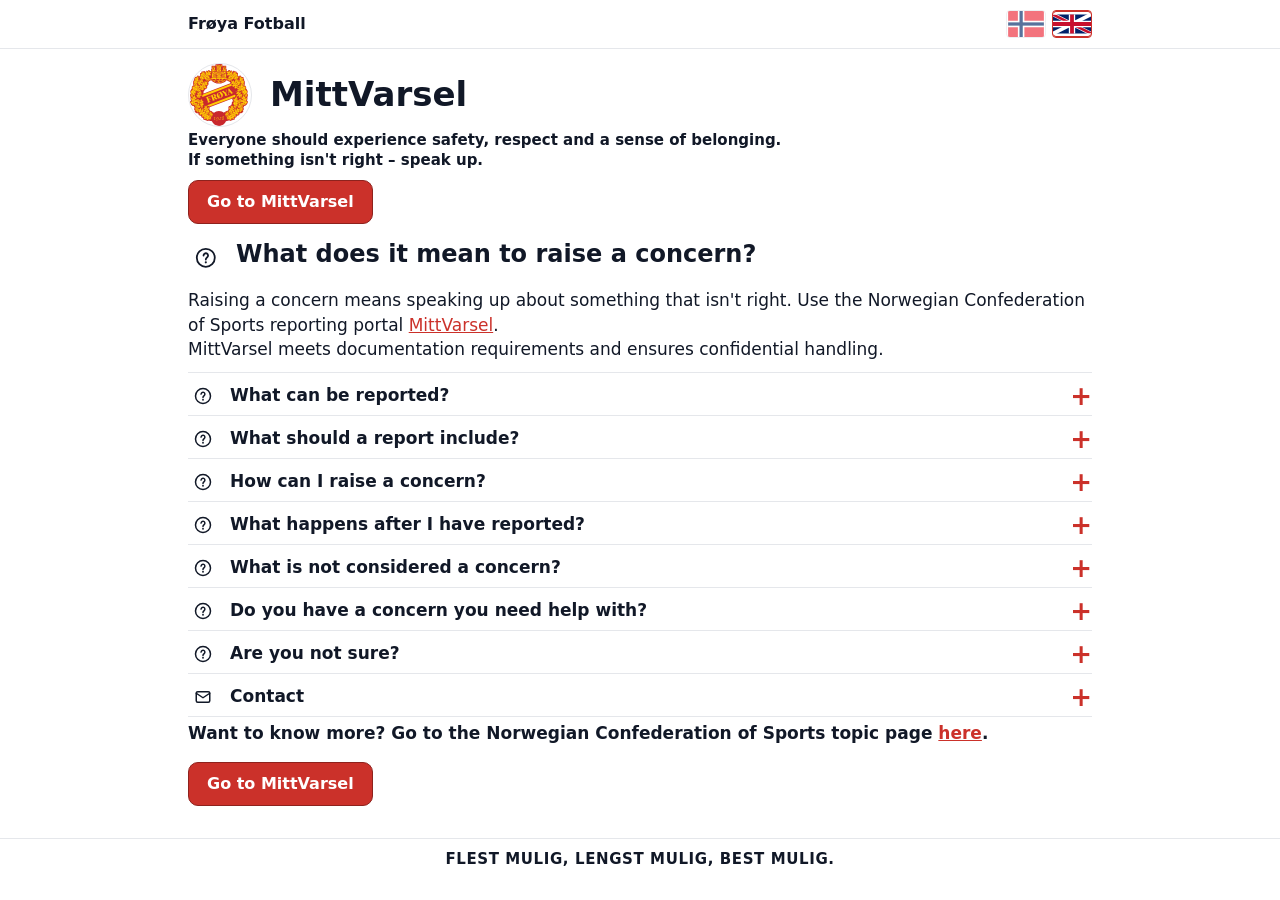
==== en.html @ 0caaad28 "Add whistleblower-strict static MittVarsel site with club-config and bilingual pages. Co-authored-by" ====
<!doctype html>
<html lang="en" data-theme="sport">
  <head>
    <meta charset="UTF-8" />
    <meta name="viewport" content="width=device-width, initial-scale=1.0" />
    <title>MittVarsel</title>
    <link rel="icon" type="image/svg+xml" href="assets/froya-logo.svg" />
    <link rel="alternate" hreflang="en" href="en.html" />
    <link rel="alternate" hreflang="no" href="index.html" />
    <link rel="stylesheet" href="styles.css?v=1.2.6" />
  </head>
  <body>
    <header class="site-header">
      <div class="container site-header__inner">
        <a class="brand" href="./">
          <span class="brand__name" club="full-name"></span>
        </a>
        <nav class="lang-switcher" aria-label="Language">
          <a class="lang-btn" href="index.html" hreflang="no" title="Norsk">
            <svg class="flag" viewBox="0 0 22 16" xmlns="http://www.w3.org/2000/svg" aria-hidden="true" focusable="false">
              <rect width="22" height="16" fill="#ED2939" />
              <rect x="6" width="4" height="16" fill="#fff" />
              <rect y="6" width="22" height="4" fill="#fff" />
              <rect x="7" width="2" height="16" fill="#002868" />
              <rect y="7" width="22" height="2" fill="#002868" />
            </svg>
            <span class="visually-hidden">Norsk</span>
          </a>
          <a class="lang-btn is-active" href="en.html" aria-current="page" hreflang="en" title="English">
            <svg class="flag" viewBox="0 0 60 30" xmlns="http://www.w3.org/2000/svg" aria-hidden="true" focusable="false">
              <clipPath id="ukClipEn">
                <path d="M30,15 h30 v15 z v-15 h-30 z h-30 v-15 z v15 h30 z" />
              </clipPath>
              <path d="M0,0 v30 h60 V0 z" fill="#012169" />
              <path d="M0,0 L60,30 M60,0 L0,30" stroke="#fff" stroke-width="6" />
              <path d="M0,0 L60,30 M60,0 L0,30" clip-path="url(#ukClipEn)" stroke="#C8102E" stroke-width="4" />
              <path d="M30,0 v30 M0,15 h60" stroke="#fff" stroke-width="10" />
              <path d="M30,0 v30 M0,15 h60" stroke="#C8102E" stroke-width="6" />
            </svg>
            <span class="visually-hidden">English</span>
          </a>
        </nav>
      </div>
    </header>

    <div class="page-scroll" id="pageScroll">
      <main class="container">
        <section class="hero">
          <div class="hero__title-row">
            <img
              class="hero__logo"
              club-logo
              src="assets/froya-logo.svg"
              alt=""
              width="72"
              height="72"
              decoding="async"
            />
            <h1>MittVarsel</h1>
          </div>
          <div class="hero__lead">
            <span>Everyone should experience safety, respect and a sense of belonging.</span><br />
            <span>If something isn't right – speak up.</span>
          </div>
          <a
            class="cta"
            href="#" club-mittvarsel
            target="_blank"
            rel="noopener noreferrer"
            >Go to MittVarsel</a
          >
        </section>

        <section class="section plain-block" aria-labelledby="what-is-heading">
          <div class="block-header">
            <span class="icon-bw" aria-hidden="true"
              ><svg viewBox="0 0 24 24" fill="none" xmlns="http://www.w3.org/2000/svg">
                <circle cx="12" cy="12" r="10" stroke="currentColor" stroke-width="2" />
                <path
                  d="M9.5 9.5a2.5 2.5 0 1 1 4.2 1.8c-.7.8-1.7 1.2-1.7 2.7"
                  stroke="currentColor"
                  stroke-width="2"
                  stroke-linecap="round"
                />
                <circle cx="12" cy="17" r="1.2" fill="currentColor" />
              </svg>
            </span>
            <h2 id="what-is-heading">What does it mean to raise a concern?</h2>
          </div>
          <div>
            <p>
              Raising a concern means speaking up about something that isn't right. Use the Norwegian Confederation of
              Sports reporting portal
              <a href="#" club-mittvarsel target="_blank" rel="noopener noreferrer">MittVarsel</a>. <br />
              MittVarsel meets documentation requirements and ensures confidential handling.
            </p>
          </div>
        </section>

        <section class="section" aria-labelledby="what-report-heading">
          <details class="accordion" data-accordion-group="main">
            <summary id="what-report-heading">
              <span class="summary-main">
                <span class="icon-bw" aria-hidden="true"
                  ><svg viewBox="0 0 24 24" fill="none" xmlns="http://www.w3.org/2000/svg">
                                        <circle cx="12" cy="12" r="10" stroke="currentColor" stroke-width="2" />
                    <path
                      d="M9.5 9.5a2.5 2.5 0 1 1 4.2 1.8c-.7.8-1.7 1.2-1.7 2.7"
                      stroke="currentColor"
                      stroke-width="2"
                      stroke-linecap="round"
                    />
                    <circle cx="12" cy="17" r="1.2" fill="currentColor" />
                  </svg>
                </span>
                <span>What can be reported?</span>
              </span>
            </summary>
            <div class="accordion-body accordion-body--viewport">
              <p>
                In Norwegian organized sport, raising a concern means reporting events or actions that have occurred in connection with sports, 
                and that constitute a breach of
                <a
                  href="https://www.idrettsforbundet.no/idrettskrets/oslo/klubbdrift/lover-og-bestemmelser/"
                  target="_blank"
                  rel="noopener noreferrer"
                  >the rules and guidelines governing sports</a
                >.
                <br /> Examples:
              </p>
              <ul>
                <li>Bullying</li>
                <li>Exclusion</li>
                <li>Violence and threats</li>
                <li>Sexual harassment or abuse</li>
                <li>Racism/Discrimination</li>
                <li>Unwanted behaviour from coaches, leaders or others</li>
                <li>Concern for children or young people</li>
              </ul>
              <p><strong>It is important to contact the police if you suspect a criminal offence.</strong></p>
            </div>
          </details>

          <details class="accordion" data-accordion-group="main">
            <summary>
              <span class="summary-main">
                <span class="icon-bw" aria-hidden="true"
                  ><svg viewBox="0 0 24 24" fill="none" xmlns="http://www.w3.org/2000/svg">
                                        <circle cx="12" cy="12" r="10" stroke="currentColor" stroke-width="2" />
                    <path
                      d="M9.5 9.5a2.5 2.5 0 1 1 4.2 1.8c-.7.8-1.7 1.2-1.7 2.7"
                      stroke="currentColor"
                      stroke-width="2"
                      stroke-linecap="round"
                    />
                    <circle cx="12" cy="17" r="1.2" fill="currentColor" />
                  </svg>
                </span>
                <span>What should a report include?</span>
              </span>
            </summary>
            <div class="accordion-body accordion-body--viewport">
              <p>To help us assist you as effectively as possible, make sure to include:</p>
              <ul>
                <li>What has happened</li>
                <li>Who it concerns</li>
                <li>Where and when it happened</li>
                <li>Whether anyone else was present</li>
              </ul>
              <p>Be as specific as possible.</p>
              <p>If the report concerns multiple incidents, describe each one separately.</p>
              <p>If you have photos, messages or other documentation, you may attach them.</p>
            </div>
          </details>

          <details class="accordion" data-accordion-group="main">
            <summary id="how-can-i-report-heading">
              <span class="summary-main">
                <span class="icon-bw" aria-hidden="true"
                  ><svg viewBox="0 0 24 24" fill="none" xmlns="http://www.w3.org/2000/svg">
                                        <circle cx="12" cy="12" r="10" stroke="currentColor" stroke-width="2" />
                    <path
                      d="M9.5 9.5a2.5 2.5 0 1 1 4.2 1.8c-.7.8-1.7 1.2-1.7 2.7"
                      stroke="currentColor"
                      stroke-width="2"
                      stroke-linecap="round"
                    />
                    <circle cx="12" cy="17" r="1.2" fill="currentColor" />
                  </svg>
                </span>
                <span>How can I raise a concern?</span>
              </span>
            </summary>
            <div class="accordion-body accordion-body--viewport">
              <p>
                In the sports reporting portal
                <a href="#" club-mittvarsel target="_blank" rel="noopener noreferrer">MittVarsel</a>
                you have two options:
              </p>
              <ul>
                <li>Report by name – you provide your contact details, sport and your role.</li>
                <li>Report anonymously – you only provide the club and your role.</li>
              </ul>
              <p>In either case you can make audio recordings in the portal.</p>
              <p>
                <a class="cta" href="#" club-mittvarsel target="_blank" rel="noopener noreferrer"
                  >Go to MittVarsel</a
                >
              </p>
            </div>
          </details>

          <details class="accordion" data-accordion-group="main">
            <summary id="what-happens-after-reporting-heading">
              <span class="summary-main">
                <span class="icon-bw" aria-hidden="true"
                  ><svg viewBox="0 0 24 24" fill="none" xmlns="http://www.w3.org/2000/svg">
                                        <circle cx="12" cy="12" r="10" stroke="currentColor" stroke-width="2" />
                    <path
                      d="M9.5 9.5a2.5 2.5 0 1 1 4.2 1.8c-.7.8-1.7 1.2-1.7 2.7"
                      stroke="currentColor"
                      stroke-width="2"
                      stroke-linecap="round"
                    />
                    <circle cx="12" cy="17" r="1.2" fill="currentColor" />
                  </svg>
                </span>
                <span>What happens after I have reported?</span>
              </span>
            </summary>
            <div class="accordion-body accordion-body--viewport">
              <p>
                <br />
                <span club="short-name"></span> is notified when a new report has been submitted through NIF's
                reporting portal. We have qualified casehandlers at
                <span club="short-name"></span> who handle the case.
              </p>
              <ul>
                <li>You receive a confirmation.</li>
                <li>The case is assessed.</li>
                <li>We follow up on what is necessary.</li>
                <li>You receive further information (where possible).</li>
              </ul>
            </div>
          </details>

          <details class="accordion" data-accordion-group="main">
            <summary>
              <span class="summary-main">
                <span class="icon-bw" aria-hidden="true"
                  ><svg viewBox="0 0 24 24" fill="none" xmlns="http://www.w3.org/2000/svg">
                                        <circle cx="12" cy="12" r="10" stroke="currentColor" stroke-width="2" />
                    <path
                      d="M9.5 9.5a2.5 2.5 0 1 1 4.2 1.8c-.7.8-1.7 1.2-1.7 2.7"
                      stroke="currentColor"
                      stroke-width="2"
                      stroke-linecap="round"
                    />
                    <circle cx="12" cy="17" r="1.2" fill="currentColor" />
                  </svg>
                </span>
                <span>What is not considered a concern?</span>
              </span>
            </summary>
            <div class="accordion-body accordion-body--viewport">
              <p>
                You can raise concerns about most things, big or small. However, some matters are not treated as formal concerns, for example: 
              </p>
              <ul>
                <li>
                  Disagreement with decisions made in accordance with the rules and regulations governing sport.
                </li>
                <li>Sports-related disagreements, such as team selection and similar matters.</li>
                <li>Matters reported that are not considered a breach of the rules and regulations of organised sport.</li>
              </ul>
            
            </div>
          </details>

          <details class="accordion" data-accordion-group="main">
            <summary>
              <span class="summary-main">
                <span class="icon-bw" aria-hidden="true"
                  ><svg viewBox="0 0 24 24" fill="none" xmlns="http://www.w3.org/2000/svg">
                                        <circle cx="12" cy="12" r="10" stroke="currentColor" stroke-width="2" />
                    <path
                      d="M9.5 9.5a2.5 2.5 0 1 1 4.2 1.8c-.7.8-1.7 1.2-1.7 2.7"
                      stroke="currentColor"
                      stroke-width="2"
                      stroke-linecap="round"
                    />
                    <circle cx="12" cy="17" r="1.2" fill="currentColor" />
                  </svg>
                </span>
                <span>Do you have a concern you need help with?</span>
              </span>
            </summary>
            <div class="accordion-body accordion-body--viewport">
              <p>
                If you have a concern that you would like to act upon, but that does not fit within the situations described here 
                   - <a href="#" club-mail>contact us at <span club="short-name"></span></a> -
                </strong>
                and we will help you further. There should be a low threshold for raising a concern!
              </p>
            
              <div class="concern-resources">
                <p class="concern-resources__intro">Other organisations you can contact are:</p>
                <div class="help-resource-grid">
                  <article class="help-resource-card">
                    <a
                      class="help-resource-card__site"
                      href="https://www.bufdir.no/barnevern/"
                      target="_blank"
                      rel="noopener noreferrer"
                    >
                      <img
                        class="help-resource-card__logo"
                        src="https://www.bufdir.no/UI/Icons/android-icon-192x192.png"
                        alt="Barnevernvakt"
                        loading="lazy"
                        decoding="async"
                      />
                    </a>
                    <p class="help-resource-card__name">Barnevernvakt</p>
                    <div class="help-resource-card__contact">
                      <p class="help-resource-card__meta">
                        Phone: <a href="tel:+4755361180">55 36 11 80</a>
                      </p>
                      <p class="help-resource-card__meta">
                        Web:
                        <a
                          class="help-resource-card__web"
                          href="https://www.bufdir.no/barnevern/"
                          target="_blank"
                          rel="noopener noreferrer"
                          >bufdir.no</a
                        >
                      </p>
                    </div>
                  </article>

                  <article class="help-resource-card">
                    <a
                      class="help-resource-card__site"
                      href="https://www.116111.no/"
                      target="_blank"
                      rel="noopener noreferrer"
                    >
                      <img
                        class="help-resource-card__logo"
                        src="https://www.116111.no/-/img/logo_116111_new.svg"
                        alt="Alarmtelefonen for barn og unge"
                        loading="lazy"
                        decoding="async"
                      />
                    </a>
                    <p class="help-resource-card__name">Alarmtelefonen for barn og unge</p>
                    <div class="help-resource-card__contact">
                      <p class="help-resource-card__meta">Phone: <a href="tel:116111">116 111</a></p>
                      <p class="help-resource-card__meta">
                        Web:
                        <a
                          class="help-resource-card__web"
                          href="https://www.116111.no/"
                          target="_blank"
                          rel="noopener noreferrer"
                          >116111.no</a
                        >
                      </p>
                    </div>
                  </article>

                  <article class="help-resource-card">
                    <a
                      class="help-resource-card__site"
                      href="https://www.korspahalsen.no/korspahalsen"
                      target="_blank"
                      rel="noopener noreferrer"
                    >
                      <img
                        class="help-resource-card__logo"
                        src="https://www.rodekors.no/UI/logo_main.svg"
                        alt="Kors på halsen"
                        loading="lazy"
                        decoding="async"
                      />
                    </a>
                    <p class="help-resource-card__name">Kors på halsen</p>
                    <div class="help-resource-card__contact">
                      <p class="help-resource-card__meta">Phone: <a href="tel:+4780033321">800 33 321</a></p>
                      <p class="help-resource-card__meta">
                        Web:
                        <a
                          class="help-resource-card__web"
                          href="https://www.korspahalsen.no/korspahalsen"
                          target="_blank"
                          rel="noopener noreferrer"
                          >korspahalsen.no</a
                        >
                      </p>
                    </div>
                  </article>


                </div>
              </div>
            </div>
          </details>

          <details class="accordion" data-accordion-group="main">
            <summary id="unsure-heading">
              <span class="summary-main">
                <span class="icon-bw" aria-hidden="true"
                  ><svg viewBox="0 0 24 24" fill="none" xmlns="http://www.w3.org/2000/svg">
                    <circle cx="12" cy="12" r="10" stroke="currentColor" stroke-width="2" />
                    <path
                      d="M9.5 9.5a2.5 2.5 0 1 1 4.2 1.8c-.7.8-1.7 1.2-1.7 2.7"
                      stroke="currentColor"
                      stroke-width="2"
                      stroke-linecap="round"
                    />
                    <circle cx="12" cy="17" r="1.2" fill="currentColor" />
                  </svg>
                </span>
                <span>Are you not sure?</span>
              </span>
            </summary>
            <div class="accordion-body accordion-body--viewport">
              <p><strong>You don't need to be sure.</strong></p>
              <p><strong>It's enough that something feels wrong.</strong></p>
            </div>
          </details>

          <details class="accordion" data-accordion-group="main">
            <summary id="contact-heading">
              <span class="summary-main">
                <span class="icon-bw" aria-hidden="true"
                  ><svg viewBox="0 0 24 24" fill="none" xmlns="http://www.w3.org/2000/svg">
                    <rect x="3" y="5" width="18" height="14" rx="2" stroke="currentColor" stroke-width="2" />
                    <path
                      d="M3 7l9 6 9-6"
                      stroke="currentColor"
                      stroke-width="2"
                      stroke-linecap="round"
                      stroke-linejoin="round"
                    />
                  </svg>
                </span>
                <span>Contact</span>
              </span>
            </summary>
            <div
              class="accordion-body accordion-body--viewport contact-block contact-block--accordion plain-block">

              <div club-contact></div>
            </div>
          </details>
        </section>

        <section class="section plain-block">
          <p>
            <strong
              >Want to know more? Go to the Norwegian Confederation of Sports topic page
              <a href="https://www.idrettsforbundet.no/tema/varsling/" target="_blank" rel="noopener noreferrer"
                >here</a
              >.</strong
            >
          </p>
          <p>
            <a class="cta" href="#" club-mittvarsel target="_blank" rel="noopener noreferrer">Go to MittVarsel</a>
          </p>
        </section>
      </main>
    </div>

    <footer class="site-footer">
      <div class="container">
        <p id="footerSlogan" club-slogan></p>
      </div>
    </footer>

    <script src="club-config.js?v=1.2.6"></script>
    <script src="club-init.js?v=1.2.6"></script>
    <script src="interactions.js?v=1.2.6" defer></script>
  </body>
</html>
---- styles.css ----
:root {
  --bg: #ffffff;
  --text: #111827;
  --muted: #6b7280;
  --line: #e5e7eb;
  --accent: #2563eb;
  --accent-soft: #eff6ff;
  --site-footer-reserve: 16px;
  --layout-fit-scale: 1;

  /** Fluide størrelser brukt på tvers av layouten */
  --space-gutter: clamp(14px, 4vw, 28px);
  --space-stack-sm: clamp(6px, 1.4vw, 10px);
  --space-stack: clamp(10px, 2vw, 16px);
  --content-max: 960px;
}

[data-theme="sport"] {
  --accent: #cb312a;
  --accent-soft: #fff4f4;
}

[data-theme="light"] {
  --accent: #2563eb;
  --accent-soft: #eff6ff;
}

* {
  box-sizing: border-box;
}

html {
  min-height: 100%;
  overflow-x: hidden;
  overflow-y: auto;
  scrollbar-width: none;
}

html::-webkit-scrollbar {
  width: 0;
  height: 0;
}

html.accordion-scroll-visible {
  scrollbar-width: auto;
}

html.accordion-scroll-visible::-webkit-scrollbar {
  width: 12px;
  height: 12px;
}

body {
  margin: 0;
  min-height: 100%;
  overflow-x: hidden;
  overflow-y: auto;
  font-family: ui-sans-serif, system-ui, -apple-system, Segoe UI, Roboto, Helvetica, Arial, sans-serif;
  font-size: clamp(15px, 1.6vw, 17px);
  line-height: 1.45;
  color: var(--text);
  background: var(--bg);
}

html.layout-scaled body {
  transform-origin: top center;
  transform: scale(var(--layout-fit-scale));
  width: calc(100% / var(--layout-fit-scale));
}

.page-scroll {
  width: 100%;
  overflow: visible;
}

main.container,
.container {
  width: 100%;
  max-width: var(--content-max);
  margin: 0 auto;
  padding-left: var(--space-gutter);
  padding-right: var(--space-gutter);
}

main.container {
  padding-bottom: clamp(12px, 2vw, 24px);
}

.site-header {
  position: relative;
  border-bottom: 1px solid var(--line);
  background: #fff;
}

.site-header__inner {
  display: flex;
  align-items: center;
  justify-content: space-between;
  flex-wrap: wrap;
  gap: clamp(8px, 2vw, 16px);
  min-height: clamp(48px, 7vw, 64px);
  padding-top: clamp(6px, 1vw, 10px);
  padding-bottom: clamp(6px, 1vw, 10px);
}

.brand {
  display: flex;
  align-items: center;
  gap: clamp(8px, 1.5vw, 12px);
  text-decoration: none;
  color: inherit;
  min-width: 0;
  flex: 1 1 auto;
}

.brand__logo {
  width: clamp(40px, 7vw, 52px);
  height: clamp(40px, 7vw, 52px);
  border-radius: 50%;
  object-fit: contain;
  border: 1px solid var(--line);
  background: #fff;
  flex: 0 0 auto;
}

.brand__name {
  font-weight: 700;
  font-size: clamp(15px, 2.6vw, 19px);
  white-space: nowrap;
  overflow: hidden;
  text-overflow: ellipsis;
}

.lang-switcher {
  display: inline-flex;
  align-items: center;
  gap: 6px;
  flex: 0 0 auto;
}

.visually-hidden {
  position: absolute;
  width: 1px;
  height: 1px;
  padding: 0;
  margin: -1px;
  overflow: hidden;
  clip: rect(0, 0, 0, 0);
  white-space: nowrap;
  border: 0;
}

a.lang-btn {
  text-decoration: none;
  color: inherit;
}

.lang-btn {
  display: inline-flex;
  align-items: center;
  justify-content: center;
  width: clamp(36px, 7vw, 40px);
  height: clamp(26px, 5vw, 28px);
  padding: 0;
  border: 1px solid var(--line);
  border-radius: 4px;
  background: #fff;
  cursor: pointer;
  overflow: hidden;
  transition: border-color 0.15s ease, box-shadow 0.15s ease, transform 0.05s ease;
  opacity: 0.65;
}

.lang-btn:hover {
  opacity: 1;
}

.lang-btn:focus-visible {
  outline: 2px solid var(--accent);
  outline-offset: 2px;
}

.lang-btn.is-active {
  opacity: 1;
  border-color: var(--accent);
  box-shadow: 0 0 0 1px var(--accent) inset;
}

.lang-btn .flag {
  display: block;
  width: 100%;
  height: 100%;
  object-fit: cover;
}

.hero {
  padding: clamp(14px, 2.4vw, 22px) 0 clamp(2px, 0.5vw, 6px);
}

.hero__title-row {
  display: flex;
  align-items: center;
  gap: clamp(10px, 2.2vw, 18px);
  flex-wrap: wrap;
}

.hero__logo {
  width: clamp(56px, 12vw, 92px);
  height: clamp(56px, 12vw, 92px);
  flex: 0 0 auto;
  object-fit: contain;
  border-radius: 50%;
  border: 1px solid var(--line);
  background: #fff;
}

.hero__title-row h1 {
  flex: 1 1 12rem;
  min-width: 0;
}

.hero__eyebrow {
  margin: 0 0 8px;
  font-size: clamp(11px, 1.5vw, 13px);
  font-weight: 700;
  letter-spacing: 0.06em;
  text-transform: uppercase;
  color: var(--accent);
}

h1 {
  margin: 0;
  font-size: clamp(26px, 5vw, 42px);
  line-height: 1.05;
  text-align: left;
}

.hero__lead {
  margin-top: clamp(6px, 1vw, 10px);
  font-size: clamp(15px, 2vw, 18px);
  line-height: 1.35;
  font-weight: 600;
}

.portal-intro {
  margin: 0 0 clamp(8px, 1.4vw, 12px);
  font-size: clamp(14px, 1.8vw, 16px);
  line-height: 1.45;
}

.hero .portal-intro--hero {
  margin: clamp(6px, 1.2vw, 10px) 0 0;
}

.portal-intro a {
  color: var(--accent);
  font-weight: 700;
  text-decoration: underline;
  text-underline-offset: 3px;
}

.cta {
  margin-top: clamp(6px, 1.2vw, 10px);
  display: inline-flex;
  align-items: center;
  justify-content: center;
  text-align: center;
  padding: clamp(8px, 1.4vw, 11px) clamp(14px, 2.4vw, 18px);
  border-radius: 10px;
  font-weight: 700;
  font-size: clamp(14px, 1.7vw, 16px);
  text-decoration: none;
  color: #fff;
  background: var(--accent);
  border: 1px solid color-mix(in srgb, var(--accent) 70%, #000 30%);
  min-height: 44px;
  line-height: 1.2;
}

.section {
  padding: clamp(4px, 0.8vw, 8px) 0;
}

.hero + .section.plain-block {
  padding-top: clamp(8px, 1.6vw, 14px);
}

.block-header {
  display: flex;
  align-items: flex-start;
  gap: clamp(8px, 1.4vw, 12px);
  margin-bottom: clamp(8px, 1.4vw, 12px);
}

.icon-bw {
  flex: 0 0 auto;
  width: clamp(28px, 5vw, 36px);
  height: clamp(28px, 5vw, 36px);
  color: var(--text);
  display: grid;
  place-items: center;
}

.icon-bw svg {
  width: 60%;
  height: 60%;
  max-width: 22px;
  max-height: 22px;
}

.block-header h2 {
  margin: 0;
  font-size: clamp(18px, 3vw, 24px);
  line-height: 1.2;
}

.plain-block p {
  margin: 0 0 clamp(6px, 1.2vw, 10px);
  line-height: 1.45;
}

.plain-block p:last-child {
  margin-bottom: 0;
}

.concern-resources {
  margin-top: clamp(10px, 1.8vw, 16px);
  padding-top: clamp(8px, 1.4vw, 12px);
  border-top: 1px solid var(--line);
}

.concern-resources__intro {
  margin: 0 0 clamp(10px, 1.8vw, 16px);
  font-weight: 700;
  font-size: clamp(15px, 2vw, 17px);
}

.help-resource-grid {
  display: grid;
  gap: clamp(10px, 1.6vw, 16px);
  grid-template-columns: repeat(auto-fill, minmax(170px, 1fr));
  align-items: stretch;
}

@media (min-width: 520px) {
  .help-resource-grid {
    grid-template-columns: repeat(auto-fill, minmax(195px, 1fr));
  }
}

@media (min-width: 768px) {
  .help-resource-grid {
    grid-template-columns: repeat(auto-fill, minmax(220px, 1fr));
  }
}

.help-resource-card {
  display: flex;
  flex-direction: column;
  height: 100%;
  border: 1px solid var(--line);
  border-radius: 12px;
  padding: clamp(10px, 1.6vw, 14px) clamp(10px, 1.6vw, 14px) clamp(12px, 1.8vw, 16px);
  background: var(--bg);
}

.help-resource-card__site {
  display: flex;
  align-items: center;
  min-height: 52px;
  margin-bottom: clamp(8px, 1.4vw, 12px);
  text-decoration: none;
}

.help-resource-card__logo {
  display: block;
  max-height: 42px;
  width: auto;
  max-width: 100%;
  object-fit: contain;
  object-position: left center;
}

.help-resource-card__name {
  margin: 0;
  font-size: clamp(14px, 1.8vw, 15px);
  font-weight: 700;
  line-height: 1.35;
  flex-shrink: 0;
}

.help-resource-card__contact {
  margin-top: auto;
  display: flex;
  flex-direction: column;
  gap: clamp(8px, 1.4vw, 12px);
  padding-top: clamp(10px, 1.8vw, 16px);
}

.help-resource-card__meta {
  margin: 0;
  font-size: clamp(13px, 1.7vw, 14px);
  line-height: 1.45;
}

.help-resource-card__meta--phone-heading {
  font-weight: 700;
  margin-bottom: 2px;
}

.help-resource-card__region {
  font-weight: 600;
}

.help-resource-card__meta a {
  color: var(--accent);
  font-weight: 600;
}

.help-resource-card__web {
  word-break: break-word;
}

details {
  border-top: 1px solid var(--line);
}

details:last-of-type {
  border-bottom: 1px solid var(--line);
}

summary {
  list-style: none;
  cursor: pointer;
  padding: clamp(8px, 1.6vw, 12px) 0 clamp(4px, 0.8vw, 6px);
  font-weight: 700;
  font-size: clamp(15px, 2.4vw, 19px);
  line-height: 1.25;
  display: flex;
  align-items: center;
  justify-content: space-between;
  gap: clamp(8px, 1.6vw, 12px);
  min-height: 44px;
}

summary::-webkit-details-marker {
  display: none;
}

.summary-main {
  display: flex;
  align-items: center;
  gap: clamp(8px, 1.4vw, 12px);
  min-width: 0;
  flex: 1 1 auto;
}

.summary-main > span:not(.icon-bw) {
  min-width: 0;
  flex: 1 1 auto;
}

.summary-main .icon-bw {
  width: clamp(28px, 5vw, 34px);
  height: clamp(28px, 5vw, 34px);
}

.summary-main .icon-bw svg {
  width: 60%;
  height: 60%;
  max-width: 20px;
  max-height: 20px;
}

summary::after {
  content: "+";
  font-size: clamp(22px, 3.4vw, 26px);
  color: var(--accent);
  flex: 0 0 auto;
  line-height: 1;
}

details[open] summary::after {
  content: "-";
}

.accordion-body {
  padding: 0 0 clamp(6px, 1.2vw, 10px) clamp(0px, 7vw, 46px);
}

.accordion-body > :first-child {
  margin-top: 0;
}

/** Åpent accordion: ikke scroll inni panelet — hele kolonnen vokser og scroller i main (scrollbar til høyre som vanlig). */
details.accordion[open] > .accordion-body--viewport {
  max-height: none;
  overflow: visible;
}

details.accordion.faq[open] > .accordion-body.faq.accordion-body--viewport {
  max-height: none;
  overflow: visible;
}

.accordion-body p,
.accordion-body li {
  font-size: clamp(14px, 1.8vw, 16px);
  line-height: 1.5;
}

.accordion-body ul {
  padding-left: 1.2em;
  margin: clamp(6px, 1vw, 10px) 0;
}

.accordion-body li {
  margin-bottom: clamp(2px, 0.5vw, 6px);
}

.faq details summary {
  font-size: clamp(15px, 2.2vw, 18px);
  padding: clamp(8px, 1.4vw, 12px) 0 clamp(4px, 0.7vw, 6px);
}

.faq .accordion-body {
  padding-left: 0;
}

.contact-block--accordion {
  padding-bottom: 4px;
  padding-left: 0;
}

.contact-block--accordion p {
  margin: 0 0 clamp(8px, 1.4vw, 12px);
  line-height: 1.65;
}

.contact-block--accordion p:last-child {
  margin-bottom: 0;
}

.contact-block--accordion a {
  word-break: break-word;
}

.club-contact__intro {
  margin: 0 0 clamp(8px, 1.4vw, 12px);
  font-weight: 700;
}

.club-contact__main {
  display: flex;
  flex-wrap: wrap;
  align-items: baseline;
  gap: clamp(10px, 2.5vw, 24px);
  margin-bottom: clamp(10px, 1.6vw, 14px);
}

.club-contact__main-line {
  margin: 0;
  line-height: 1.4;
  font-size: clamp(14px, 1.8vw, 16px);
  white-space: nowrap;
}

.club-contact__error {
  margin: 0;
  color: #b91c1c;
  font-size: clamp(14px, 1.8vw, 15px);
  line-height: 1.45;
}

.club-contact__cards {
  display: grid;
  gap: clamp(8px, 1.2vw, 10px);
  grid-template-columns: repeat(auto-fill, minmax(240px, max-content));
  justify-content: start;
}

.club-contact-card {
  border: 1px solid var(--line);
  border-radius: 10px;
  padding: clamp(7px, 1.1vw, 9px) clamp(10px, 1.4vw, 12px);
  background: var(--bg);
  overflow: visible;
  min-width: 0;
}

.club-contact-card__stack {
  display: flex;
  flex-direction: column;
  gap: 0;
}

.club-contact-card__line {
  margin: 0;
  padding: 0;
  line-height: 1.25;
  font-size: clamp(13px, 1.6vw, 14px);
}

.club-contact-card__name {
  font-weight: 700;
  line-height: 1.3;
  margin-bottom: 2px;
}

.club-contact-card__title {
  color: var(--muted);
  font-size: clamp(12px, 1.5vw, 13px);
  line-height: 1.2;
}

.club-contact-card__title + .club-contact-card__title {
  margin-top: 0;
}

.club-contact-card__line--gap-before {
  margin-top: clamp(4px, 0.7vw, 6px);
}

.club-contact-card__phone strong,
.club-contact-card__email strong {
  font-weight: 600;
}

.club-contact-card a {
  color: var(--accent);
  font-weight: 600;
}

@media (max-width: 420px) {
  .club-contact__main-line {
    white-space: normal;
  }
}

.site-footer {
  margin-top: 0;
  position: static;
  border-top: 1px solid var(--line);
  background: var(--bg);
  box-shadow: none;
}

.site-footer p {
  margin: 0;
  padding: clamp(10px, 1.6vw, 16px) 0 calc(clamp(10px, 1.6vw, 16px) + env(safe-area-inset-bottom, 0px));
  font-size: clamp(13px, 1.6vw, 14px);
  color: var(--muted);
}

.site-footer #footerSlogan {
  font-size: clamp(13px, 2vw, 15px);
  font-weight: 700;
  letter-spacing: 0.04em;
  text-align: center;
  color: var(--text);
}

a {
  color: var(--accent);
}

@media (max-width: 480px) {
  .lang-switcher {
    order: 2;
  }
  .brand {
    flex: 1 1 60%;
  }
  summary::after {
    font-size: 24px;
  }
}

/* Auto-fit when all accordions are closed and viewport is short.
   Mindre aggressiv enn før — første kompakteringssteg kapper ned spacing/typografi
   uten å gjøre ting ulesbart. */
html.layout-compact .site-header__inner {
  min-height: 44px;
}

html.layout-compact .brand__name {
  font-size: clamp(14px, 2.2vw, 16px);
}

html.layout-compact .hero {
  padding: clamp(8px, 1.6vw, 14px) 0 2px;
}

html.layout-compact .hero__logo {
  width: clamp(48px, 9vw, 64px);
  height: clamp(48px, 9vw, 64px);
}

html.layout-compact h1 {
  font-size: clamp(22px, 4vw, 34px);
}

html.layout-compact .hero__lead {
  margin-top: 4px;
  font-size: clamp(13px, 1.8vw, 15px);
  line-height: 1.3;
}

html.layout-compact .section {
  padding: 2px 0;
}

html.layout-compact .plain-block p {
  margin: 0 0 6px;
}

html.layout-compact summary {
  padding: clamp(6px, 1vw, 8px) 0 clamp(3px, 0.5vw, 4px);
  font-size: clamp(14px, 2.2vw, 17px);
  min-height: 38px;
}

html.layout-compact .summary-main .icon-bw {
  width: clamp(26px, 4.5vw, 30px);
  height: clamp(26px, 4.5vw, 30px);
}

html.layout-compact .site-footer p {
  padding: clamp(8px, 1.4vw, 10px) 0 calc(clamp(8px, 1.4vw, 10px) + env(safe-area-inset-bottom, 0px));
}

html.layout-compact-2 .hero {
  padding: 6px 0 0;
}

html.layout-compact-2 h1 {
  font-size: clamp(20px, 3.4vw, 30px);
}

html.layout-compact-2 .hero__logo {
  width: clamp(44px, 8vw, 56px);
  height: clamp(44px, 8vw, 56px);
}

html.layout-compact-2 .hero__lead {
  font-size: clamp(13px, 1.7vw, 14px);
}

html.layout-compact-2 summary {
  padding: 5px 0 3px;
  font-size: clamp(14px, 2vw, 16px);
  min-height: 34px;
}

/**
 * Tredje trinn kun på smal skjerm (JS setter klassen når innhold fortsatt er høyere enn
 * synlig viewport — uten transform/scale som ødelegger horisontal layout).
 */
@media (max-width: 767px) {
  html.layout-mobile-tight .site-header__inner {
    min-height: 36px;
    padding-top: 4px;
    padding-bottom: 4px;
  }

  html.layout-mobile-tight .brand__name {
    font-size: 14px;
  }

  html.layout-mobile-tight .lang-btn {
    width: 32px;
    height: 22px;
  }

  html.layout-mobile-tight .hero {
    padding: 4px 0 0;
  }

  html.layout-mobile-tight .hero__logo {
    width: 40px;
    height: 40px;
  }

  html.layout-mobile-tight h1 {
    font-size: clamp(17px, 5vw, 22px);
    line-height: 1.02;
  }

  html.layout-mobile-tight .hero__lead {
    margin-top: 2px;
    font-size: 12px;
    line-height: 1.25;
  }

  html.layout-mobile-tight .cta {
    margin-top: 4px;
    padding: 6px 10px;
    font-size: 13px;
    min-height: 40px;
  }

  html.layout-mobile-tight .block-header {
    margin-bottom: 4px;
    gap: 6px;
  }

  html.layout-mobile-tight .block-header h2 {
    font-size: 16px;
  }

  html.layout-mobile-tight .icon-bw {
    width: 26px;
    height: 26px;
  }

  html.layout-mobile-tight .section {
    padding: 0;
  }

  html.layout-mobile-tight summary {
    padding: 3px 0 2px;
    font-size: 13px;
    min-height: 30px;
  }

  html.layout-mobile-tight .summary-main .icon-bw {
    width: 24px;
    height: 24px;
  }

  html.layout-mobile-tight summary::after {
    font-size: 18px;
  }

  html.layout-mobile-tight .site-footer p {
    padding: 6px 0 calc(6px + env(safe-area-inset-bottom, 0px));
  }

  html.layout-mobile-tight .site-footer #footerSlogan {
    font-size: 10px;
    letter-spacing: 0.02em;
  }

  html.layout-mobile-tight .plain-block p {
    margin-bottom: 4px;
    font-size: 13px;
    line-height: 1.35;
  }
}
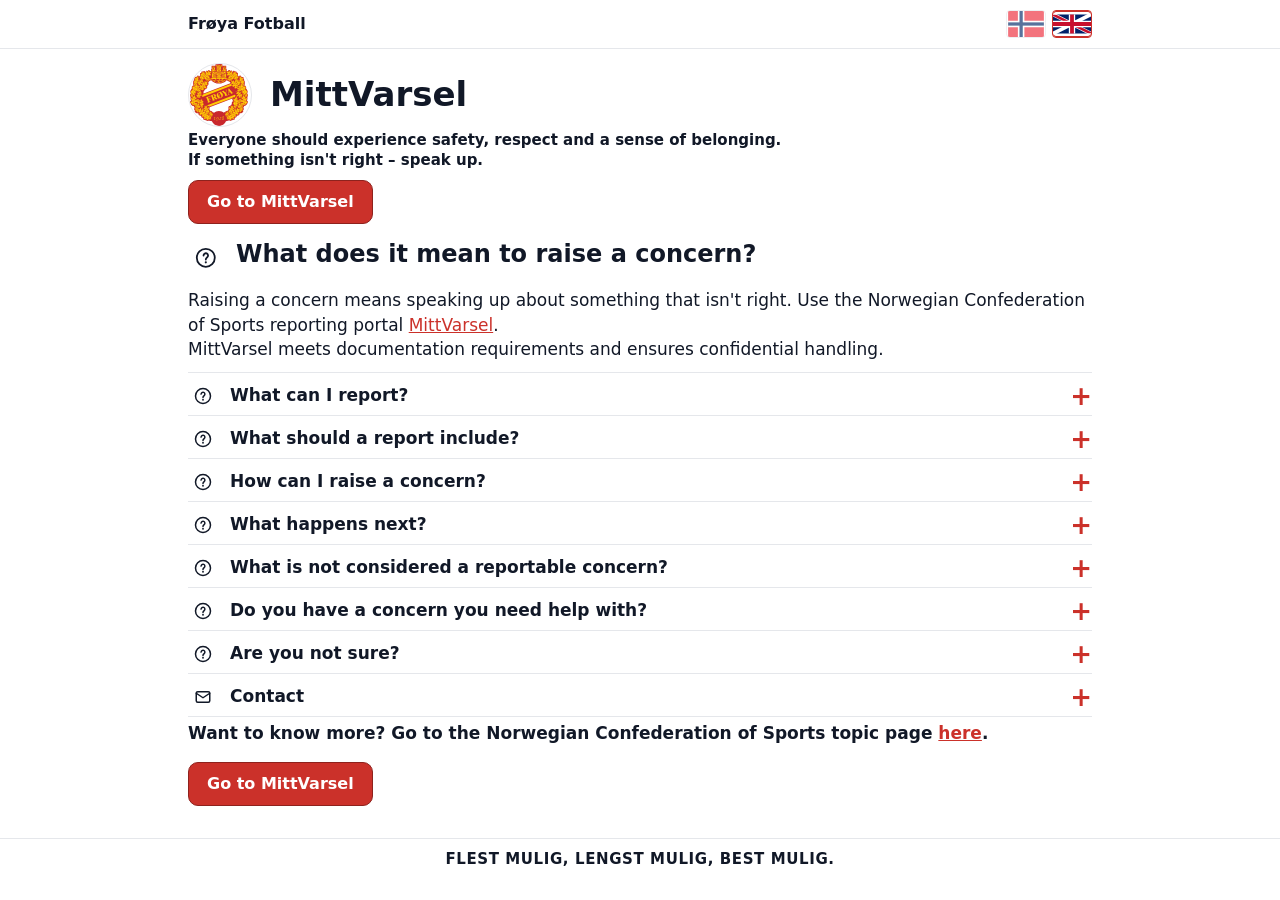
==== commit 562c6ef7: "Refine English accordion headings in en.html. Co-authored-by: Cursor <cursoragent@cursor.com>" ====
--- a/en.html
+++ b/en.html
@@ -6,8 +6,8 @@
     <title>MittVarsel</title>
     <link rel="icon" type="image/svg+xml" href="assets/froya-logo.svg" />
     <link rel="alternate" hreflang="en" href="en.html" />
-    <link rel="alternate" hreflang="no" href="index.html" />
-    <link rel="stylesheet" href="styles.css?v=1.2.6" />
+    <link rel="alternate" hreflang="no" href="./" />
+    <link rel="stylesheet" href="styles.css?v=1.2.8" />
   </head>
   <body>
     <header class="site-header">
@@ -16,7 +16,7 @@
           <span class="brand__name" club="full-name"></span>
         </a>
         <nav class="lang-switcher" aria-label="Language">
-          <a class="lang-btn" href="index.html" hreflang="no" title="Norsk">
+          <a class="lang-btn" href="./" hreflang="no" title="Norsk">
             <svg class="flag" viewBox="0 0 22 16" xmlns="http://www.w3.org/2000/svg" aria-hidden="true" focusable="false">
               <rect width="22" height="16" fill="#ED2939" />
               <rect x="6" width="4" height="16" fill="#fff" />
@@ -113,7 +113,7 @@
                     <circle cx="12" cy="17" r="1.2" fill="currentColor" />
                   </svg>
                 </span>
-                <span>What can be reported?</span>
+                <span>What can I report?</span>
               </span>
             </summary>
             <div class="accordion-body accordion-body--viewport">
@@ -225,7 +225,7 @@
                     <circle cx="12" cy="17" r="1.2" fill="currentColor" />
                   </svg>
                 </span>
-                <span>What happens after I have reported?</span>
+                <span>What happens next?</span>
               </span>
             </summary>
             <div class="accordion-body accordion-body--viewport">
@@ -259,7 +259,7 @@
                     <circle cx="12" cy="17" r="1.2" fill="currentColor" />
                   </svg>
                 </span>
-                <span>What is not considered a concern?</span>
+                <span>What is not considered a reportable concern?</span>
               </span>
             </summary>
             <div class="accordion-body accordion-body--viewport">
@@ -428,6 +428,7 @@
             <div class="accordion-body accordion-body--viewport">
               <p><strong>You don't need to be sure.</strong></p>
               <p><strong>It's enough that something feels wrong.</strong></p>
+              <p>Talk to us and we will help you take the next step.</p>
             </div>
           </details>
 
@@ -475,12 +476,12 @@
 
     <footer class="site-footer">
       <div class="container">
-        <p id="footerSlogan" club-slogan></p>
+        <p id="footerSlogan" clubSlogan></p>
       </div>
     </footer>
 
-    <script src="club-config.js?v=1.2.6"></script>
-    <script src="club-init.js?v=1.2.6"></script>
-    <script src="interactions.js?v=1.2.6" defer></script>
+    <script src="club-config.js?v=1.2.8"></script>
+    <script src="club-init.js?v=1.2.8"></script>
+    <script src="interactions.js?v=1.2.8" defer></script>
   </body>
 </html>
